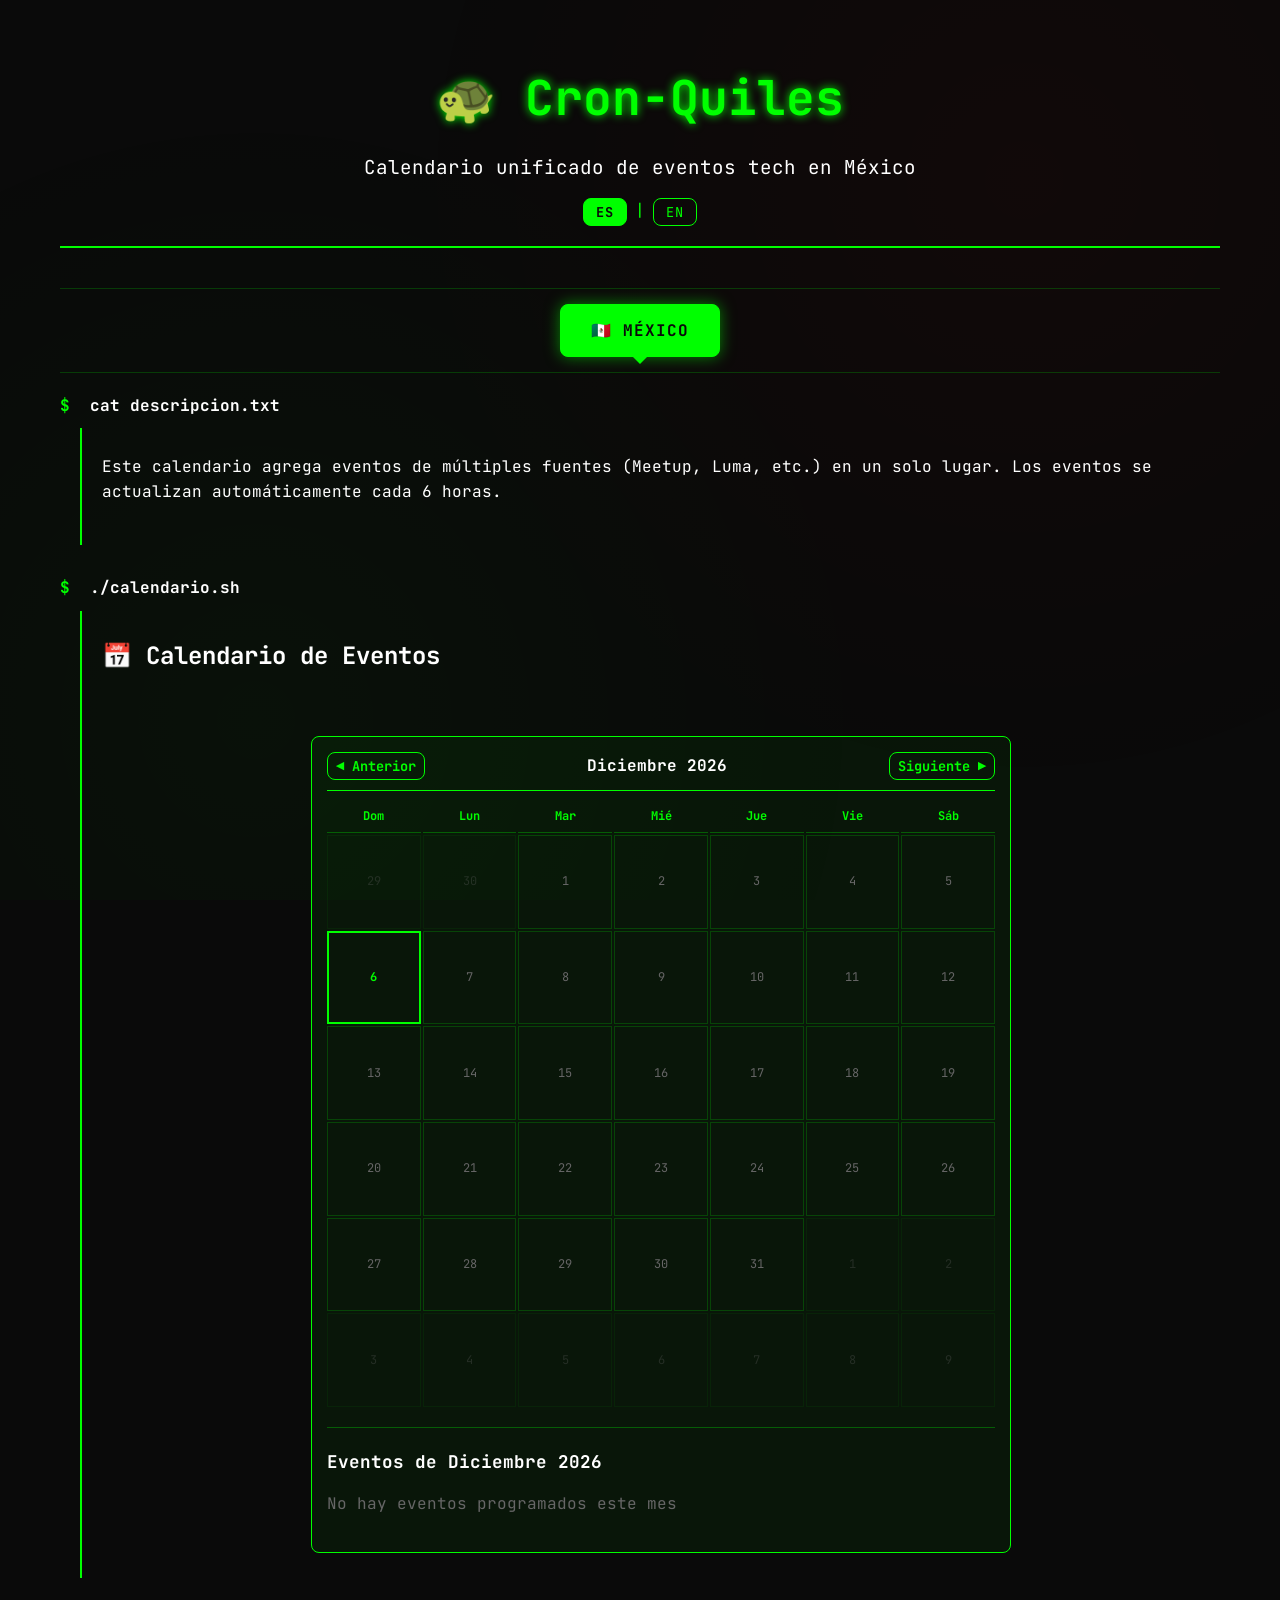
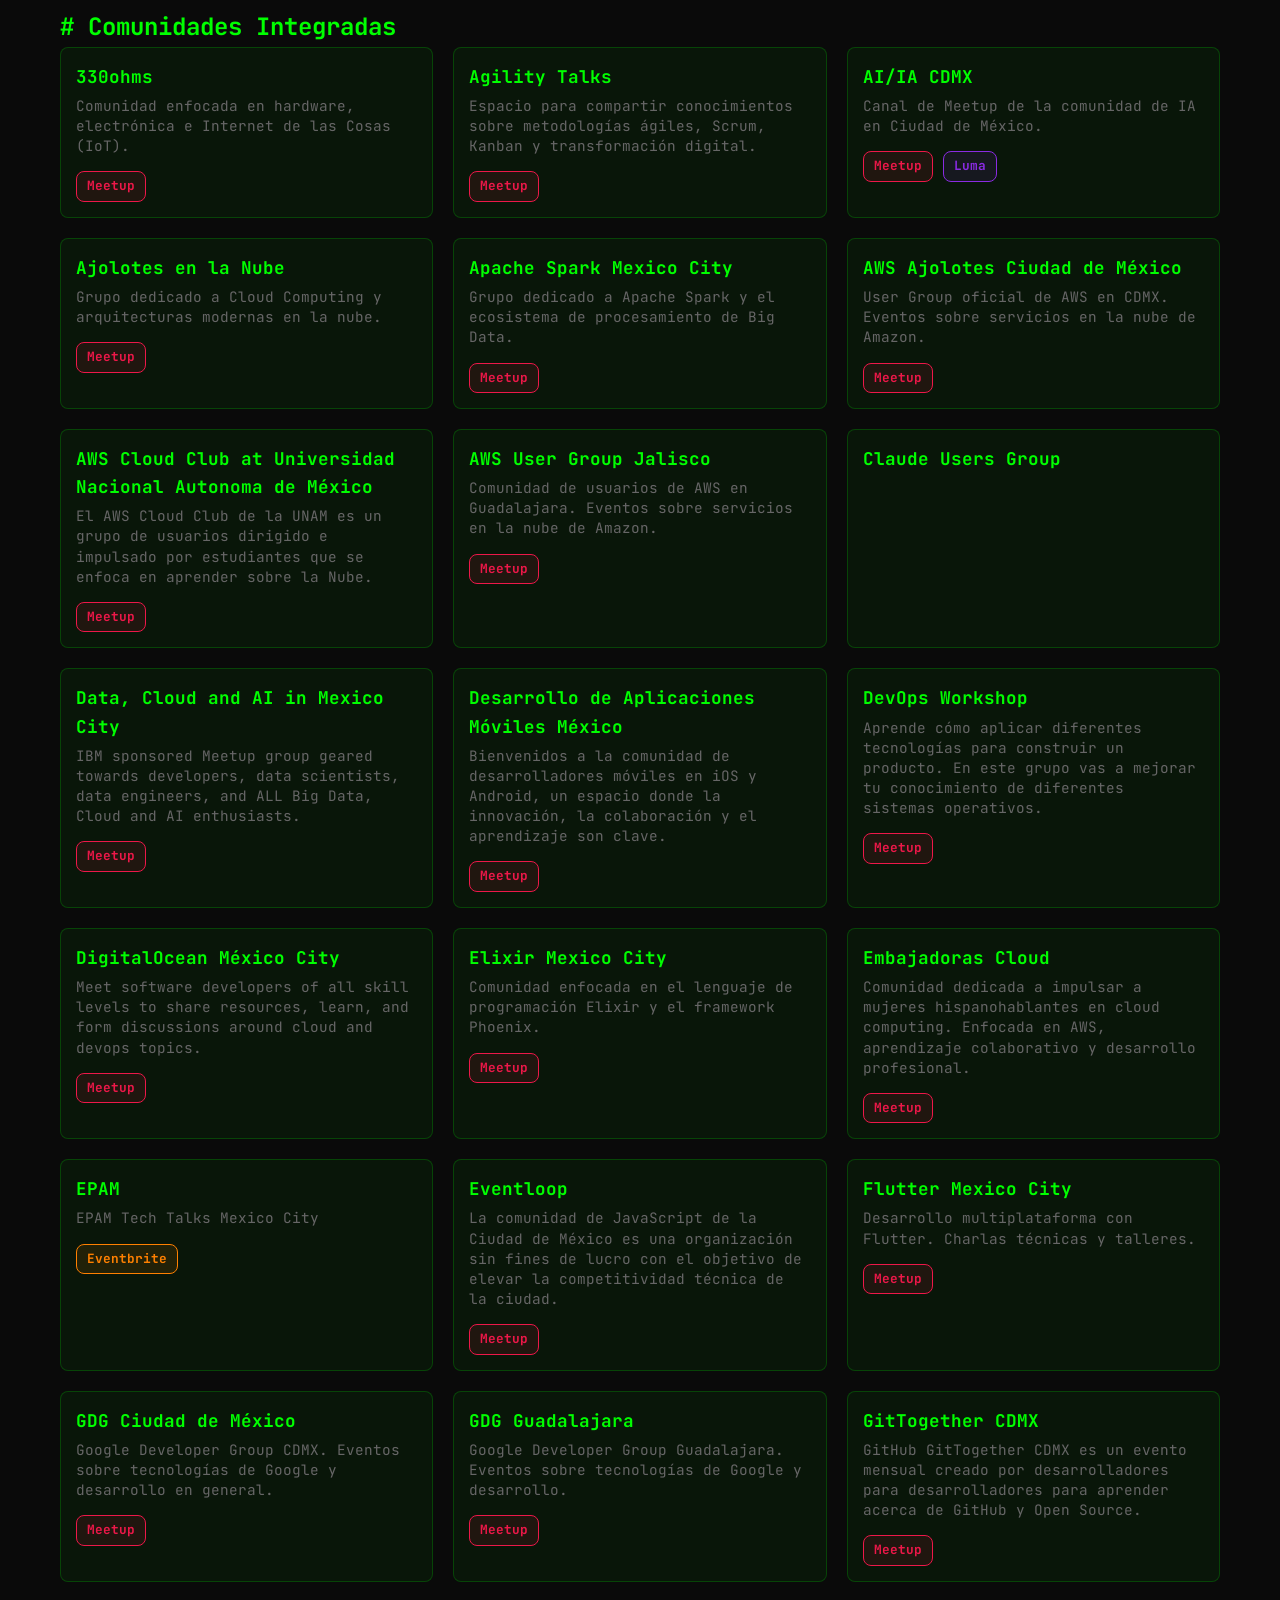
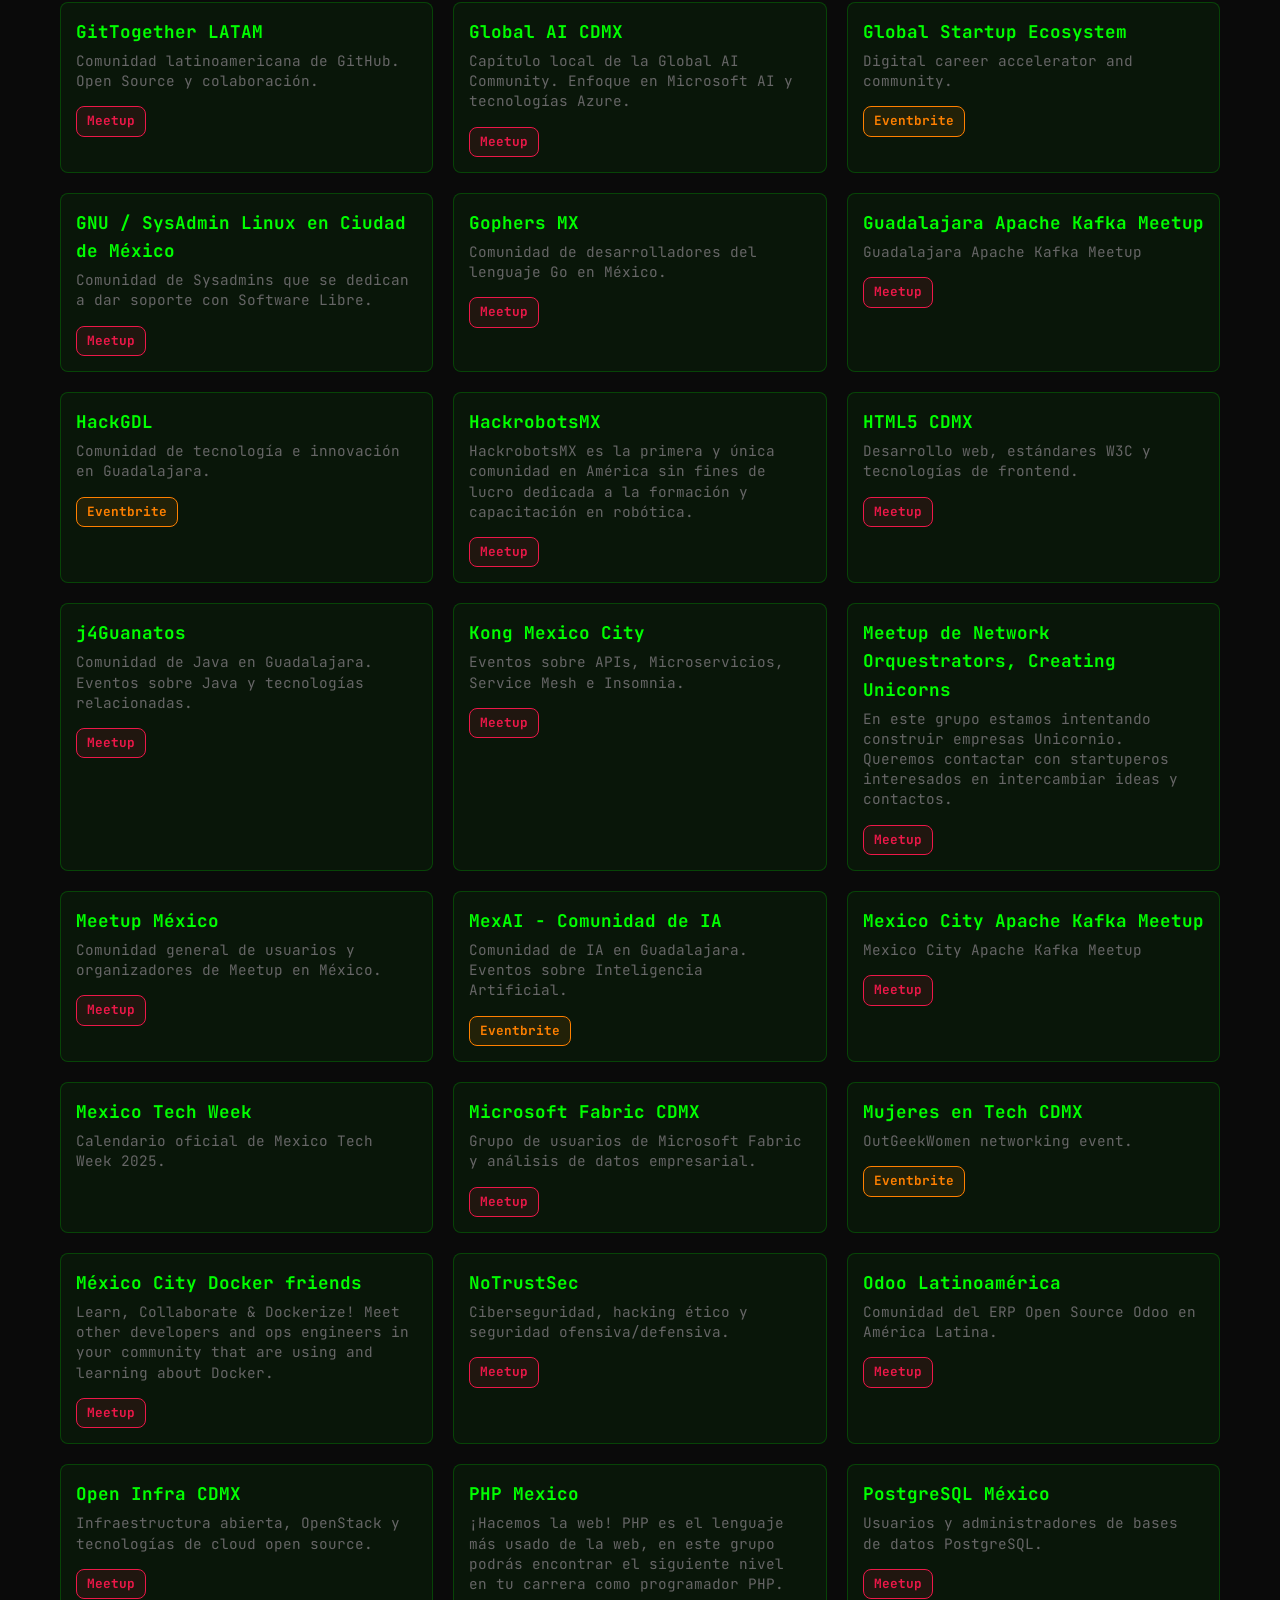
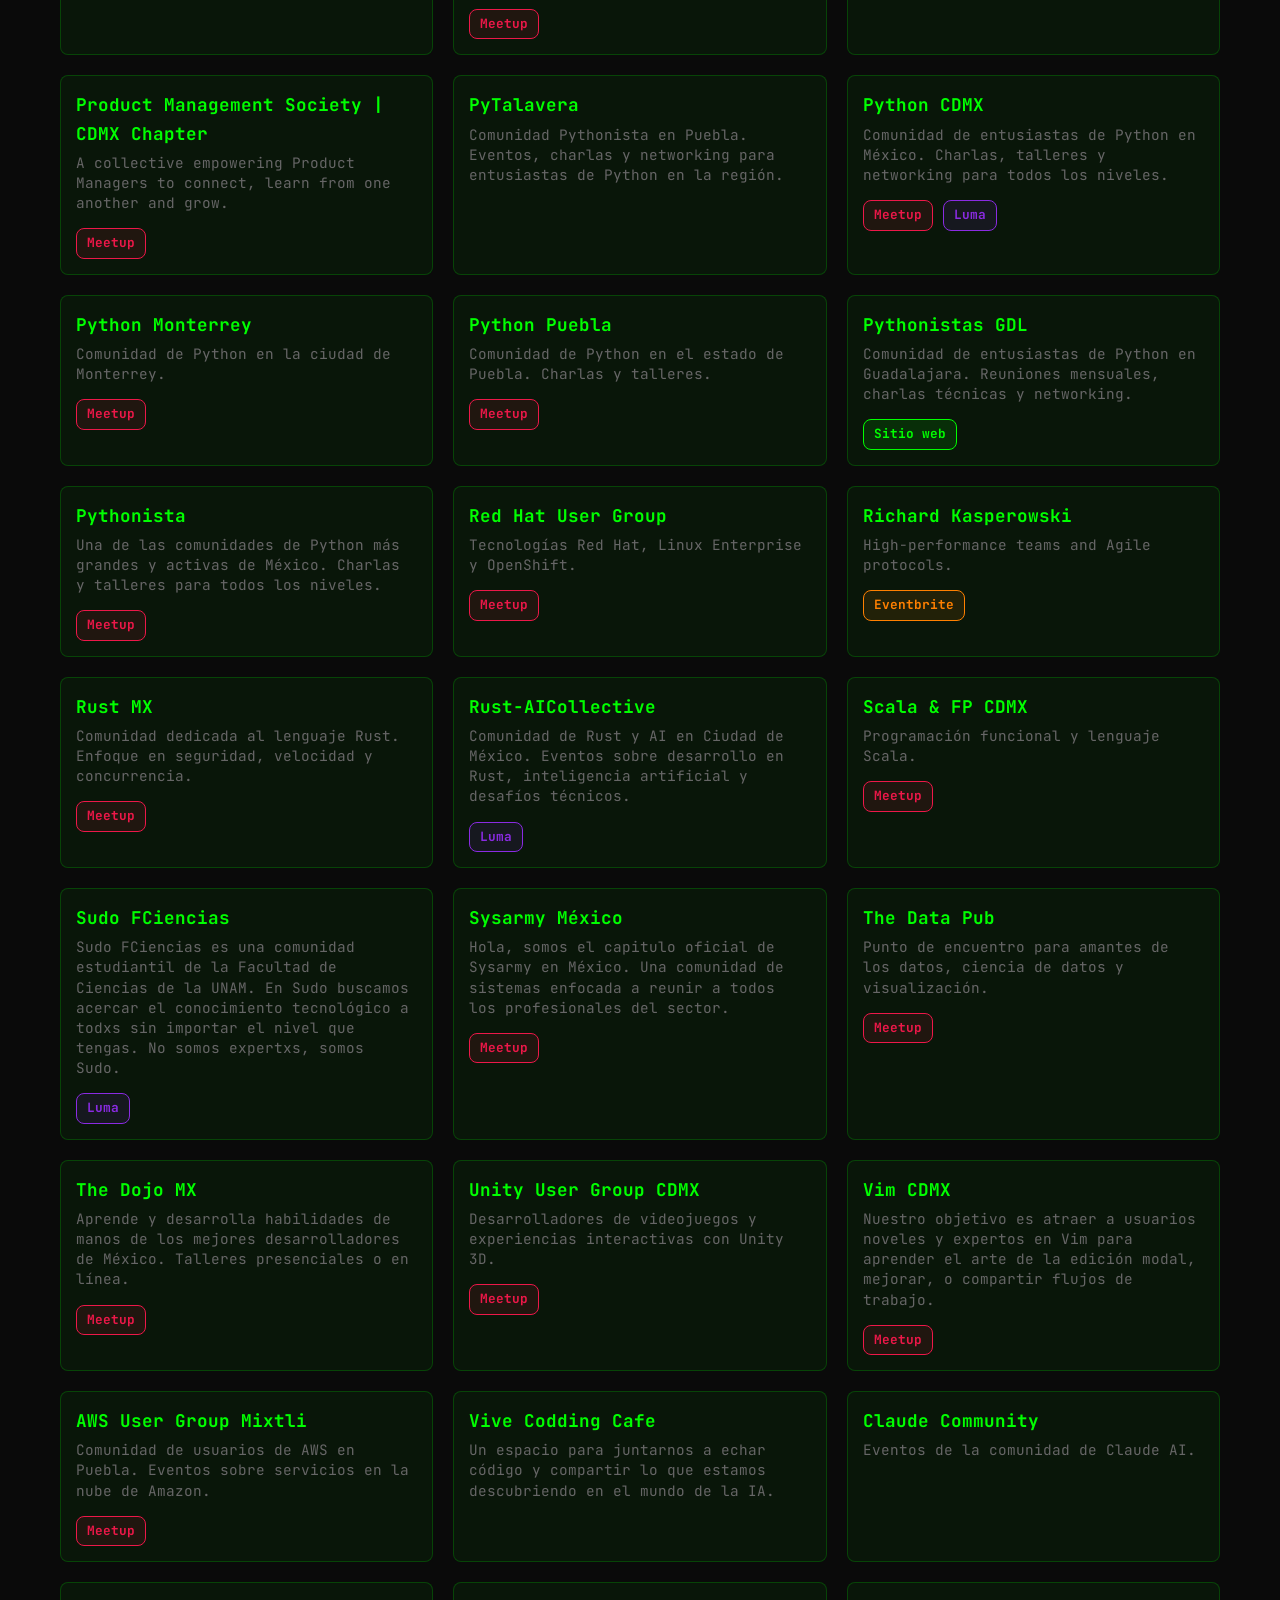
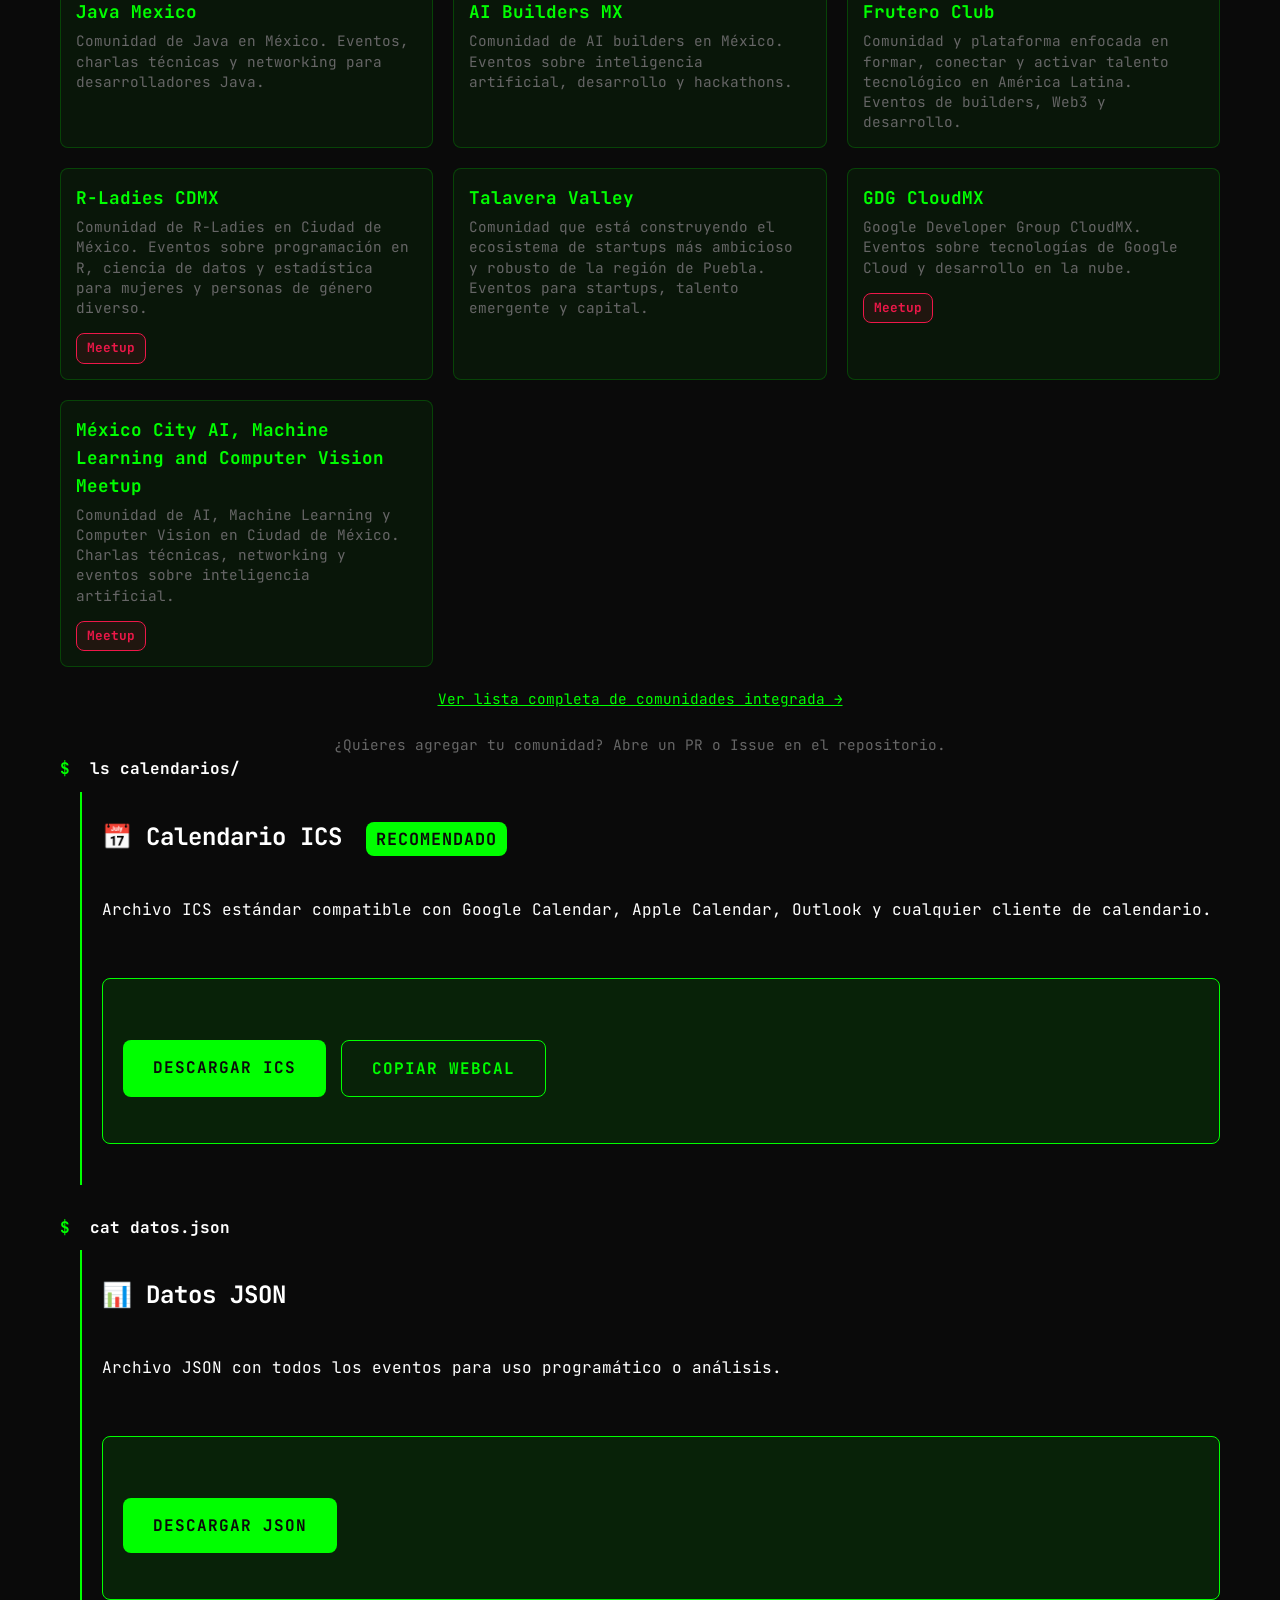
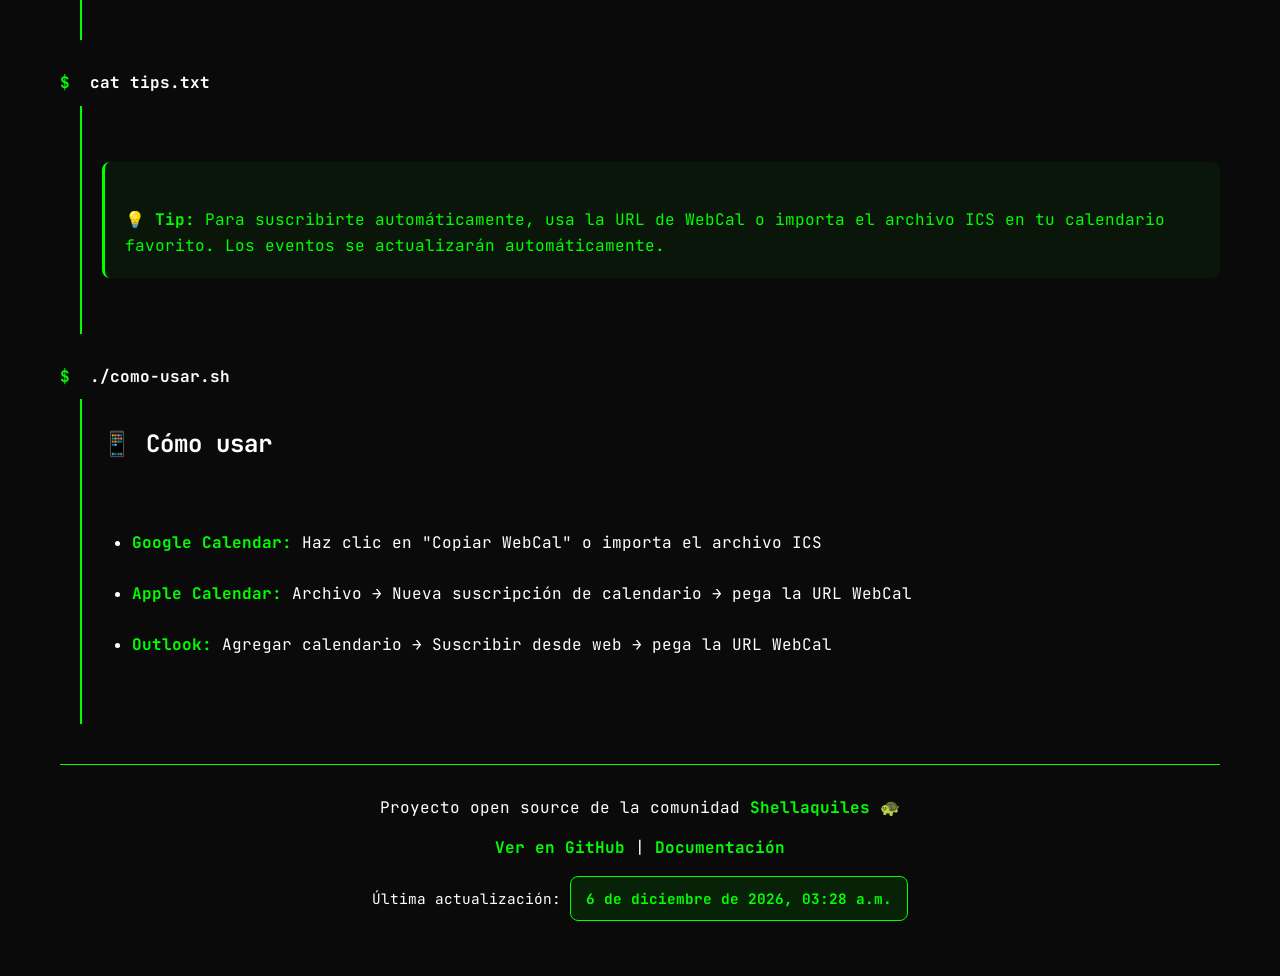
==== index.html @ 0318efdf "🤖 Auto-update: Refresh events calendar & persist data [skip ci]" ====
<!DOCTYPE html>
<html lang="es">
<head>
    <meta charset="UTF-8">
    <meta name="viewport" content="width=device-width, initial-scale=1.0">
    <link rel="icon" href="data:image/svg+xml,<svg xmlns='http://www.w3.org/2000/svg' viewBox='0 0 100 100'><text y='.9em' font-size='90'>🐢</text></svg>">
    <title>🐢 Cron-Quiles - Eventos Tech México</title>
    <link rel="preconnect" href="https://fonts.googleapis.com">
    <link rel="preconnect" href="https://fonts.gstatic.com" crossorigin>
    <link href="https://fonts.googleapis.com/css2?family=JetBrains+Mono:wght@400;500;600;700&display=swap" rel="stylesheet">
    <link rel="stylesheet" href="css/styles.css">
</head>
<body>
    <div class="terminal">
        <!-- Terminal Header -->
        <div class="terminal-header">
            <div class="terminal-title">🐢 Cron-Quiles</div>
            <div class="terminal-subtitle" data-i18n="site.subtitle">Calendario unificado de eventos tech en México</div>
            <div class="lang-switcher">
                <button class="lang-btn active" data-lang="es" aria-label="Español">ES</button>
                <span class="lang-separator">|</span>
                <button class="lang-btn" data-lang="en" aria-label="English">EN</button>
            </div>
        </div>

        <!-- City Tabs -->
        <div class="city-tabs">
            <div class="events-loading">...</div>
        </div>

        <!-- Comando 1: Descripción -->
        <div class="prompt">
            <span class="cursor">$</span>
            <span class="command-text" data-i18n="cmd.description">cat descripcion.txt</span>
        </div>
        <div class="output">
            <p data-i18n="desc.content">
                Este calendario agrega eventos de múltiples fuentes (Meetup, Luma, etc.)
                en un solo lugar. Los eventos se actualizan automáticamente cada 6 horas.
            </p>
        </div>
        <!-- Comando 2: Calendario Visual -->
        <div class="prompt">
            <span class="cursor">$</span>
            <span class="command-text" data-i18n="cmd.calendar">./calendario.sh</span>
        </div>
        <div id="calendar-output" class="output">
            <h2 data-i18n="calendar.title">📅 Calendario de Eventos</h2>
            <div id="calendar-container" class="calendar-container">
                <div class="events-loading" data-i18n="calendar.loading">Cargando calendario...</div>
            </div>
        </div>

        <!-- Communities Section -->
        <section class="communities-section">
            <h2 class="section-title">
                <span class="prompt-char">#</span> <span data-i18n="section.communities">Comunidades Integradas</span>
            </h2>
            <div id="communities-grid" class="communities-grid">
                <!-- Las comunidades se cargan dinámicamente según la ciudad -->
            </div>
            <div style="margin-top: var(--spacing-lg); color: var(--terminal-gray); font-size: 0.9em; text-align: center;">
                <a href="https://github.com/shellaquiles/cron-quiles/blob/main/docs/COMMUNITIES.md" target="_blank" style="color: var(--terminal-green); text-decoration: underline;" data-i18n="communities.viewAll">Ver lista completa de comunidades integrada →</a>
                <br><br>
                <span data-i18n="communities.addYours">¿Quieres agregar tu comunidad? Abre un PR o Issue en el repositorio.</span>
            </div>
        </section>

        <!-- Comando 3: Calendario ICS -->
        <div class="prompt">
            <span class="cursor">$</span>
            <span class="command-text" data-i18n="cmd.files">ls calendarios/</span>
        </div>
        <div class="output">
            <h2>📅 <span data-i18n="section.ics">Calendario ICS</span> <span class="badge" data-i18n="badge.recommended">Recomendado</span></h2>
            <p data-i18n="ics.description">
                Archivo ICS estándar compatible con Google Calendar, Apple Calendar,
                Outlook y cualquier cliente de calendario.
            </p>
            <div class="download-card">
                <div class="btn-group">
                    <a href="data/cronquiles-mexico.ics" class="btn" id="download-ics-btn" download data-i18n="btn.download.ics">Descargar ICS</a>
                    <a href="webcal://shellaquiles.github.io/cron-quiles/data/cronquiles-mexico.ics" class="btn btn-secondary" id="webcal-btn" data-i18n="btn.copy.webcal">Copiar WebCal</a>
                </div>
            </div>
        </div>
        <!-- Comando 4: Datos JSON -->
        <div class="prompt">
            <span class="cursor">$</span>
            <span class="command-text" data-i18n="cmd.json">cat datos.json</span>
        </div>
        <div class="output">
            <h2>📊 <span data-i18n="section.json">Datos JSON</span></h2>
            <p data-i18n="json.description">
                Archivo JSON con todos los eventos para uso programático o análisis.
            </p>
            <div class="download-card">
                <div class="btn-group">
                    <a href="data/cronquiles-mexico.json" class="btn" id="download-json-btn" download data-i18n="btn.download.json">Descargar JSON</a>
                </div>
            </div>
        </div>

        <!-- Comando 5: Tips -->
        <div class="prompt">
            <span class="cursor">$</span>
            <span class="command-text" data-i18n="cmd.tips">cat tips.txt</span>
        </div>
        <div class="output">
            <div class="info-box">
                <strong>💡 <span data-i18n="tip.label">Tip:</span></strong> <span data-i18n="tip.content">Para suscribirte automáticamente, usa la URL de WebCal
                o importa el archivo ICS en tu calendario favorito. Los eventos se actualizarán
                automáticamente.</span>
            </div>
        </div>

        <!-- Comando 6: Cómo usar -->
        <div class="prompt">
            <span class="cursor">$</span>
            <span class="command-text" data-i18n="cmd.howto">./como-usar.sh</span>
        </div>
        <div class="output">
            <h2>📱 <span data-i18n="section.howto">Cómo usar</span></h2>
            <ul>
                <li><strong>Google Calendar:</strong> <span data-i18n="howto.google">Haz clic en "Copiar WebCal" o importa el archivo ICS</span></li>
                <li><strong>Apple Calendar:</strong> <span data-i18n="howto.apple">Archivo → Nueva suscripción de calendario → pega la URL WebCal</span></li>
                <li><strong>Outlook:</strong> <span data-i18n="howto.outlook">Agregar calendario → Suscribir desde web → pega la URL WebCal</span></li>
            </ul>
        </div>

        <!-- Footer -->
        <div class="footer">
            <p>
                <span data-i18n="footer.project">Proyecto open source de la comunidad</span> <strong><a href="https://shellaquiles.org"> Shellaquiles</a></strong> 🐢
            </p>
            <p style="margin-top: var(--spacing-md);">
                <a href="https://github.com/shellaquiles/cron-quiles" data-i18n="footer.github">Ver en GitHub</a> |
                <a href="https://github.com/shellaquiles/cron-quiles/blob/main/README.md" data-i18n="footer.docs">Documentación</a>
            </p>
            <p style="margin-top: var(--spacing-md); font-size: 0.9em;">
                <span data-i18n="footer.lastUpdate">Última actualización:</span> <span class="last-update" id="last-update" data-i18n="footer.loading">Cargando...</span>
            </p>
        </div>
    </div>

    <!-- Módulo Principal: type="module" habilita import/export -->
    <script type="text/javascript" src="https://cdnjs.buymeacoffee.com/1.0.0/button.prod.min.js" data-name="bmc-button" data-slug="pixelead0" data-color="#FFDD00" data-emoji="☕"  data-font="Cookie" data-text="Buy me a coffee" data-outline-color="#000000" data-font-color="#000000" data-coffee-color="#ffffff" ></script>
    <title>🐢 Cron-Quiles - Eventos Tech México</title>
    <script type="module" src="js/app.js"></script>
</body>
</html>
---- css/styles.css ----
/**
 * Main CSS Entry Point
 */
@import 'variables.css';
@import 'layout.css';
@import 'components.css';

/* Calendar styles - kept here or could be moved to calendar.css if further split desired */
/* Calendar Events */
.events-container {
    margin-top: var(--spacing-lg);
}

.event-item {
    background: rgba(0, 255, 0, 0.05);
    border: 1px solid var(--terminal-green);
    border-left: 3px solid var(--terminal-green);
    padding: var(--spacing-md);
    margin-bottom: var(--spacing-md);
    border-radius: var(--radius-md);
    transition: all var(--transition-normal);
    position: relative;
}

.event-date {
    color: var(--terminal-green);
    font-weight: bold;
    font-size: 0.9em;
    margin-bottom: var(--spacing-xs);
}

.event-title {
    color: var(--terminal-white);
    font-weight: bold;
    font-size: 1.1em;
    margin-bottom: var(--spacing-xs);
}

.event-title a {
    color: var(--terminal-white);
    text-decoration: none;
    transition: color var(--transition-normal);
}

.event-title a:hover {
    color: var(--terminal-green);
    text-shadow: 0 0 5px var(--terminal-green);
}

.event-details {
    color: var(--terminal-gray);
    font-size: 0.9em;
    margin-top: var(--spacing-xs);
}

.event-tags {
    margin-top: var(--spacing-sm);
    display: flex;
    flex-wrap: wrap;
    gap: var(--spacing-xs);
}

.event-tag {
    background: rgba(0, 255, 0, 0.2);
    color: var(--terminal-green);
    padding: 2px 8px;
    border-radius: 4px;
    font-size: 0.75em;
    border: 1px solid var(--terminal-green);
}

.events-loading {
    color: var(--terminal-green);
    text-align: center;
    padding: var(--spacing-xl);
}

.events-error {
    color: var(--terminal-red);
    padding: var(--spacing-md);
    border: 1px solid var(--terminal-red);
    border-radius: var(--radius-md);
    background: rgba(255, 0, 0, 0.1);
}

.events-empty {
    color: var(--terminal-gray);
    text-align: center;
    padding: var(--spacing-xl);
    font-style: italic;
}

/* Calendar Grid Styles */
.calendar-container {
    margin-top: var(--spacing-lg);
    background: rgba(0, 255, 0, 0.05);
    border: 1px solid var(--terminal-green);
    border-radius: var(--radius-md);
    padding: var(--spacing-md);
    max-width: 100%;
}

@media (min-width: 769px) {
    .calendar-container {
        max-width: 700px;
        margin-left: auto;
        margin-right: auto;
    }
}

.calendar-header {
    display: flex;
    justify-content: space-between;
    align-items: center;
    margin-bottom: var(--spacing-sm);
    padding-bottom: var(--spacing-sm);
    border-bottom: 1px solid var(--terminal-green);
}

.calendar-nav {
    background: transparent;
    border: 1px solid var(--terminal-green);
    color: var(--terminal-green);
    padding: 4px 8px;
    cursor: pointer;
    font-family: inherit;
    font-weight: bold;
    border-radius: var(--radius-md);
    transition: all var(--transition-normal);
    font-size: 0.85em;
}

.calendar-nav:hover {
    background: var(--terminal-green);
    color: var(--terminal-black);
}

.load-more-btn {
    display: block;
    width: 100%;
    margin-top: var(--spacing-lg);
    padding: 12px;
    background: transparent;
    border: 1px solid var(--terminal-green);
    color: var(--terminal-green);
    font-family: inherit;
    font-weight: bold;
    font-size: 0.95em;
    cursor: pointer;
    border-radius: var(--radius-md);
    transition: all var(--transition-normal);
}

.load-more-btn:hover {
    background: var(--terminal-green);
    color: var(--terminal-black);
}

.calendar-title {
    color: var(--terminal-white);
    font-weight: bold;
    font-size: 1em;
    text-align: center;
}

.calendar-grid {
    display: grid;
    grid-template-columns: repeat(7, 1fr);
    gap: 2px;
}

.calendar-day-header {
    color: var(--terminal-green);
    font-weight: bold;
    text-align: center;
    padding: 6px 2px;
    font-size: 0.75em;
    border-bottom: 1px solid rgba(0, 255, 0, 0.3);
}

.calendar-day {
    aspect-ratio: 1;
    border: 1px solid rgba(0, 255, 0, 0.2);
    padding: 2px;
    text-align: center;
    color: var(--terminal-gray);
    position: relative;
    font-size: 0.75em;
    min-height: 32px;
    display: flex;
    align-items: center;
    justify-content: center;
}

.calendar-day.other-month {
    opacity: 0.3;
}

.calendar-day.today {
    border: 2px solid var(--terminal-green);
    color: var(--terminal-green);
    font-weight: bold;
}

.calendar-day.has-events {
    background: rgba(0, 255, 0, 0.15);
    border-color: var(--terminal-green);
    color: var(--terminal-white);
}

.calendar-day.has-events::after {
    content: '●';
    position: absolute;
    bottom: 1px;
    right: 2px;
    color: var(--terminal-green);
    font-size: 0.6em;
}

/* Calendar Event List */
.calendar-events-list {
    margin-top: var(--spacing-lg);
    padding-top: var(--spacing-lg);
    border-top: 1px solid rgba(0, 255, 0, 0.3);
}

.calendar-events-list h3 {
    color: var(--terminal-white);
    margin-bottom: var(--spacing-md);
    font-size: 1.1em;
}

.calendar-month-events {
    display: grid;
    gap: var(--spacing-xs);
}

.calendar-month-event {
    background: rgba(0, 255, 0, 0.05);
    border: 1px solid rgba(0, 255, 0, 0.3);
    border-left: 3px solid var(--terminal-green);
    padding: var(--spacing-sm) var(--spacing-md);
    margin-bottom: var(--spacing-md);
    border-radius: var(--radius-md);
    transition: all var(--transition-normal);
}

.calendar-month-event:hover {
    background: rgba(0, 255, 0, 0.1);
    border-color: var(--terminal-green);
    transform: translateX(3px);
}

.calendar-month-event-title,
.calendar-month-event-title a {
    color: var(--terminal-white);
    font-weight: bold;
    font-size: 0.95em;
    margin-bottom: 4px;
    text-decoration: none;
    display: block;
}

.event-title-group {
    color: var(--terminal-green);
    font-size: 1em;
}

.event-title-name {
    font-weight: normal;
    font-size: 0.9em;
}

.event-title-location {
    color: var(--terminal-gray);
    font-size: 0.8em;
    font-style: italic;
    font-weight: normal;
}

.calendar-month-event-date {
    color: var(--terminal-gray);
    font-size: 0.75em;
}

.calendar-month-event-location {
    display: block;
    color: var(--terminal-white);
    font-size: 0.85em;
    margin-top: 2px;
}

.calendar-month-event-description {
    color: var(--terminal-gray);
    font-size: 0.85em;
    margin-top: 4px;
    white-space: pre-wrap;
}

.calendar-month-event-description.collapsed {
    max-height: 4.2em;
    overflow: hidden;
    position: relative;
}

.calendar-month-event-description.collapsed::after {
    content: '';
    position: absolute;
    bottom: 0;
    left: 0;
    right: 0;
    height: 1.4em;
    background: linear-gradient(to bottom, transparent, rgba(0, 0, 0, 0.8));
}

.calendar-month-event-toggle {
    color: var(--terminal-green);
    cursor: pointer;
    font-size: 0.85em;
    text-decoration: underline;
    display: inline-block;
    margin-top: 2px;
}

.calendar-month-event-tags {
    margin-top: 5px;
    display: flex;
    flex-wrap: wrap;
    gap: 4px;
}

.calendar-month-event-tag {
    background: rgba(0, 255, 0, 0.2);
    color: var(--terminal-green);
    padding: 1px 6px;
    border-radius: 4px;
    font-size: 0.7em;
    border: 1px solid rgba(0, 255, 0, 0.3);
}

/* Mobile adjustments */
@media (max-width: 768px) {
    .calendar-container {
        padding: var(--spacing-sm);
        overflow-x: auto;
    }

    .calendar-grid {
        min-width: 100%;
        gap: 1px;
    }

    .calendar-day {
        min-height: 28px;
        font-size: 0.7em;
    }
}
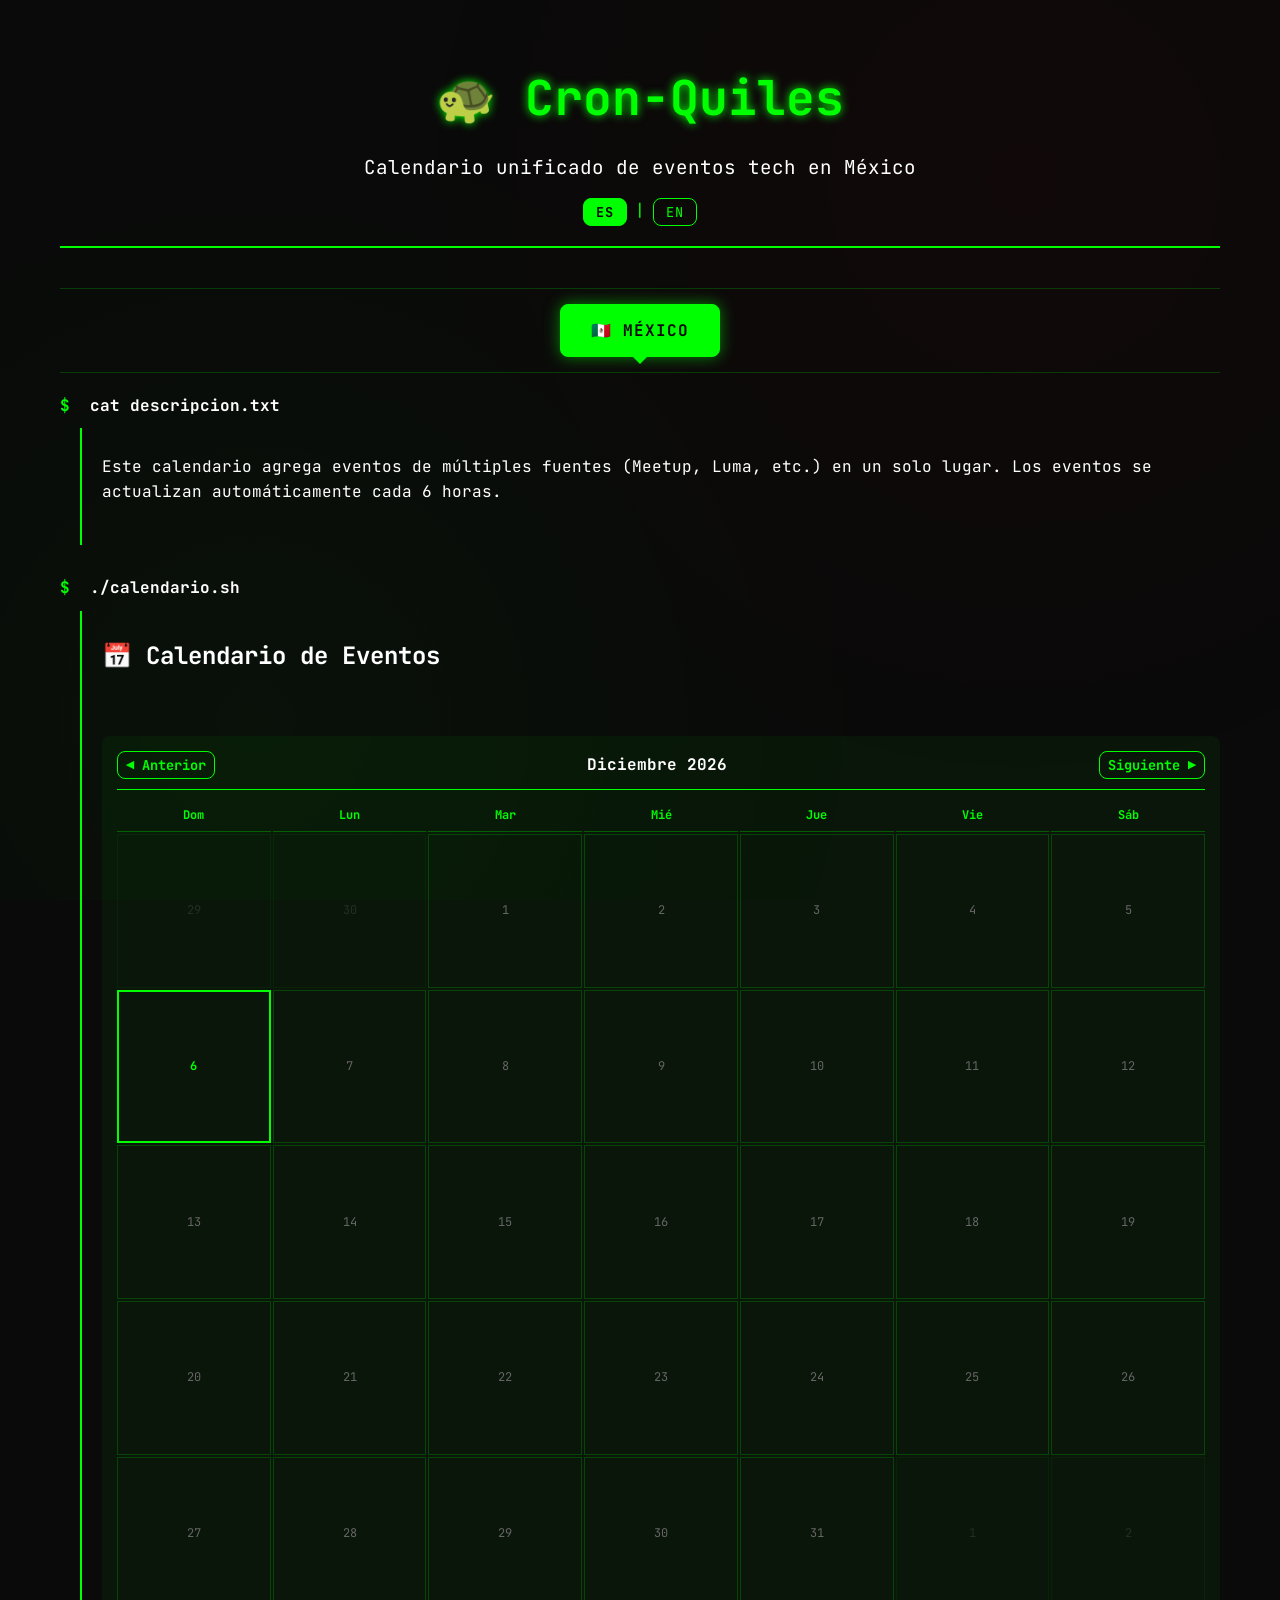
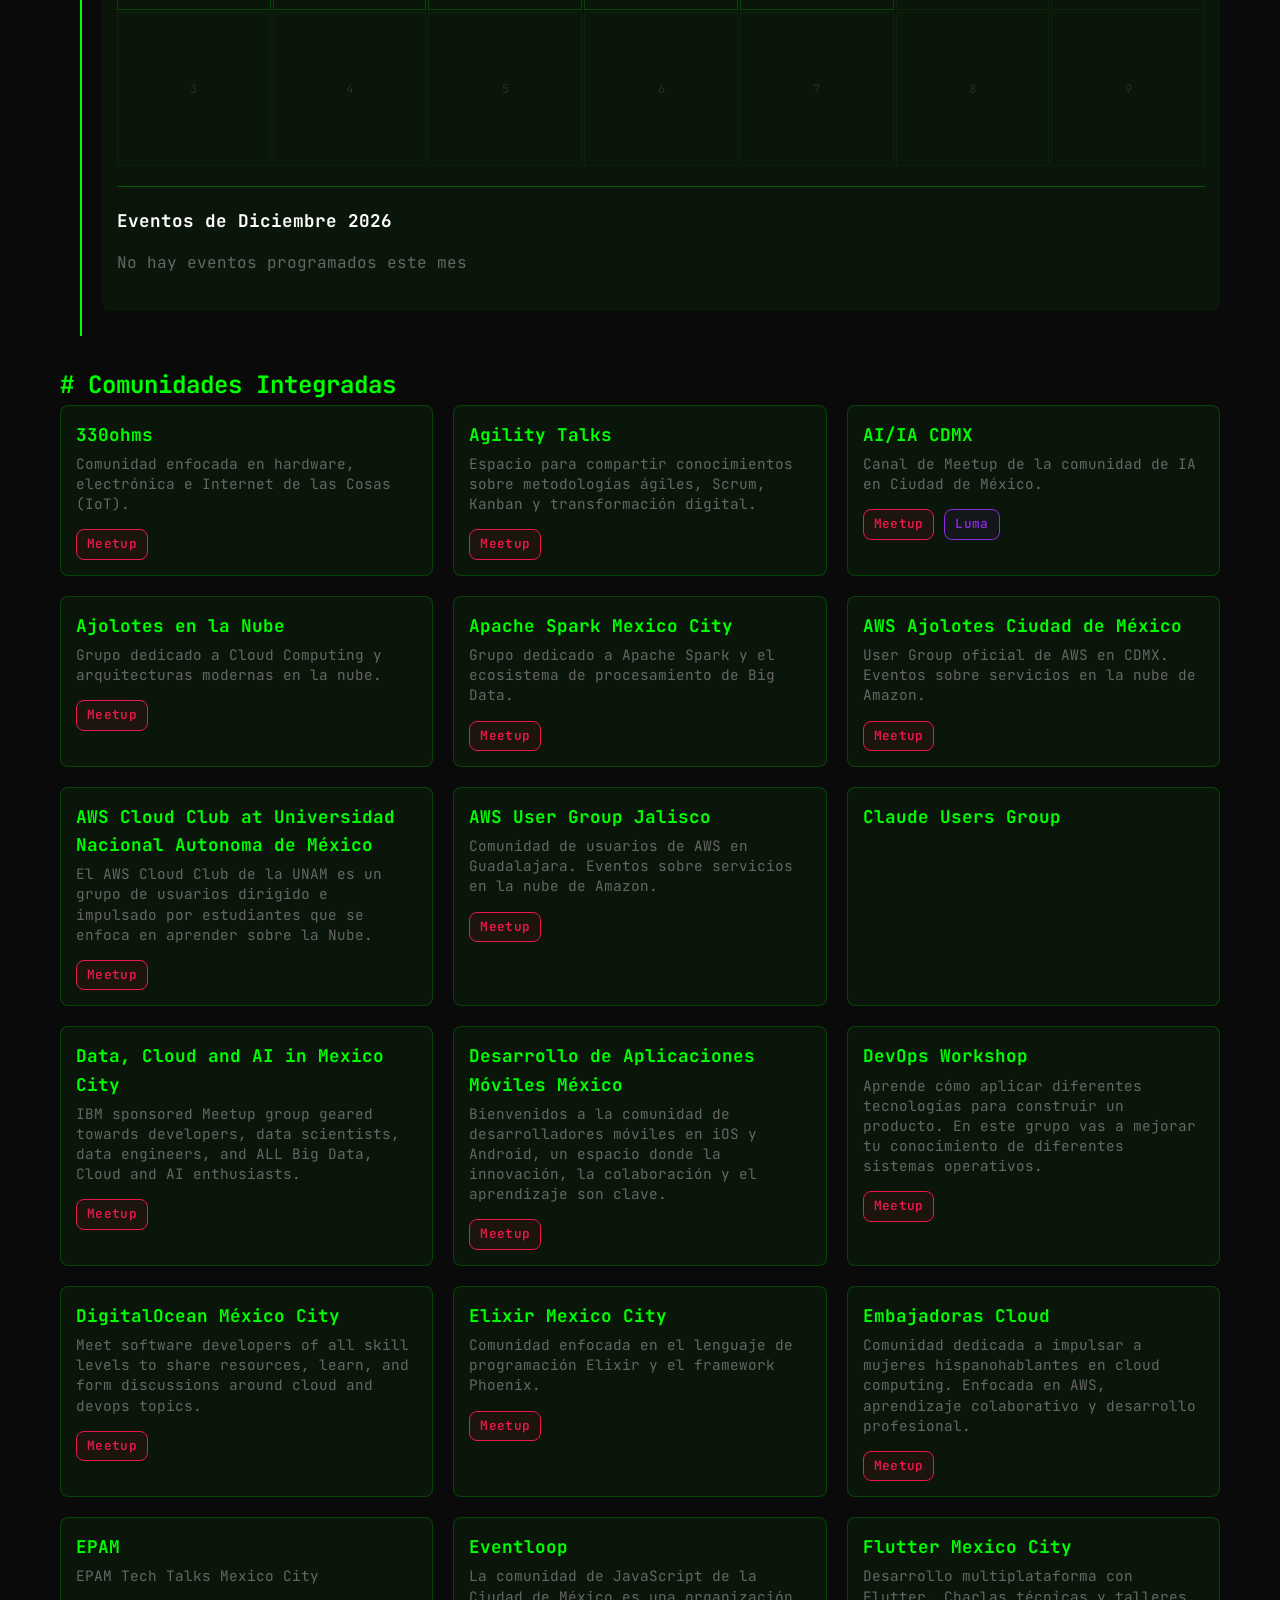
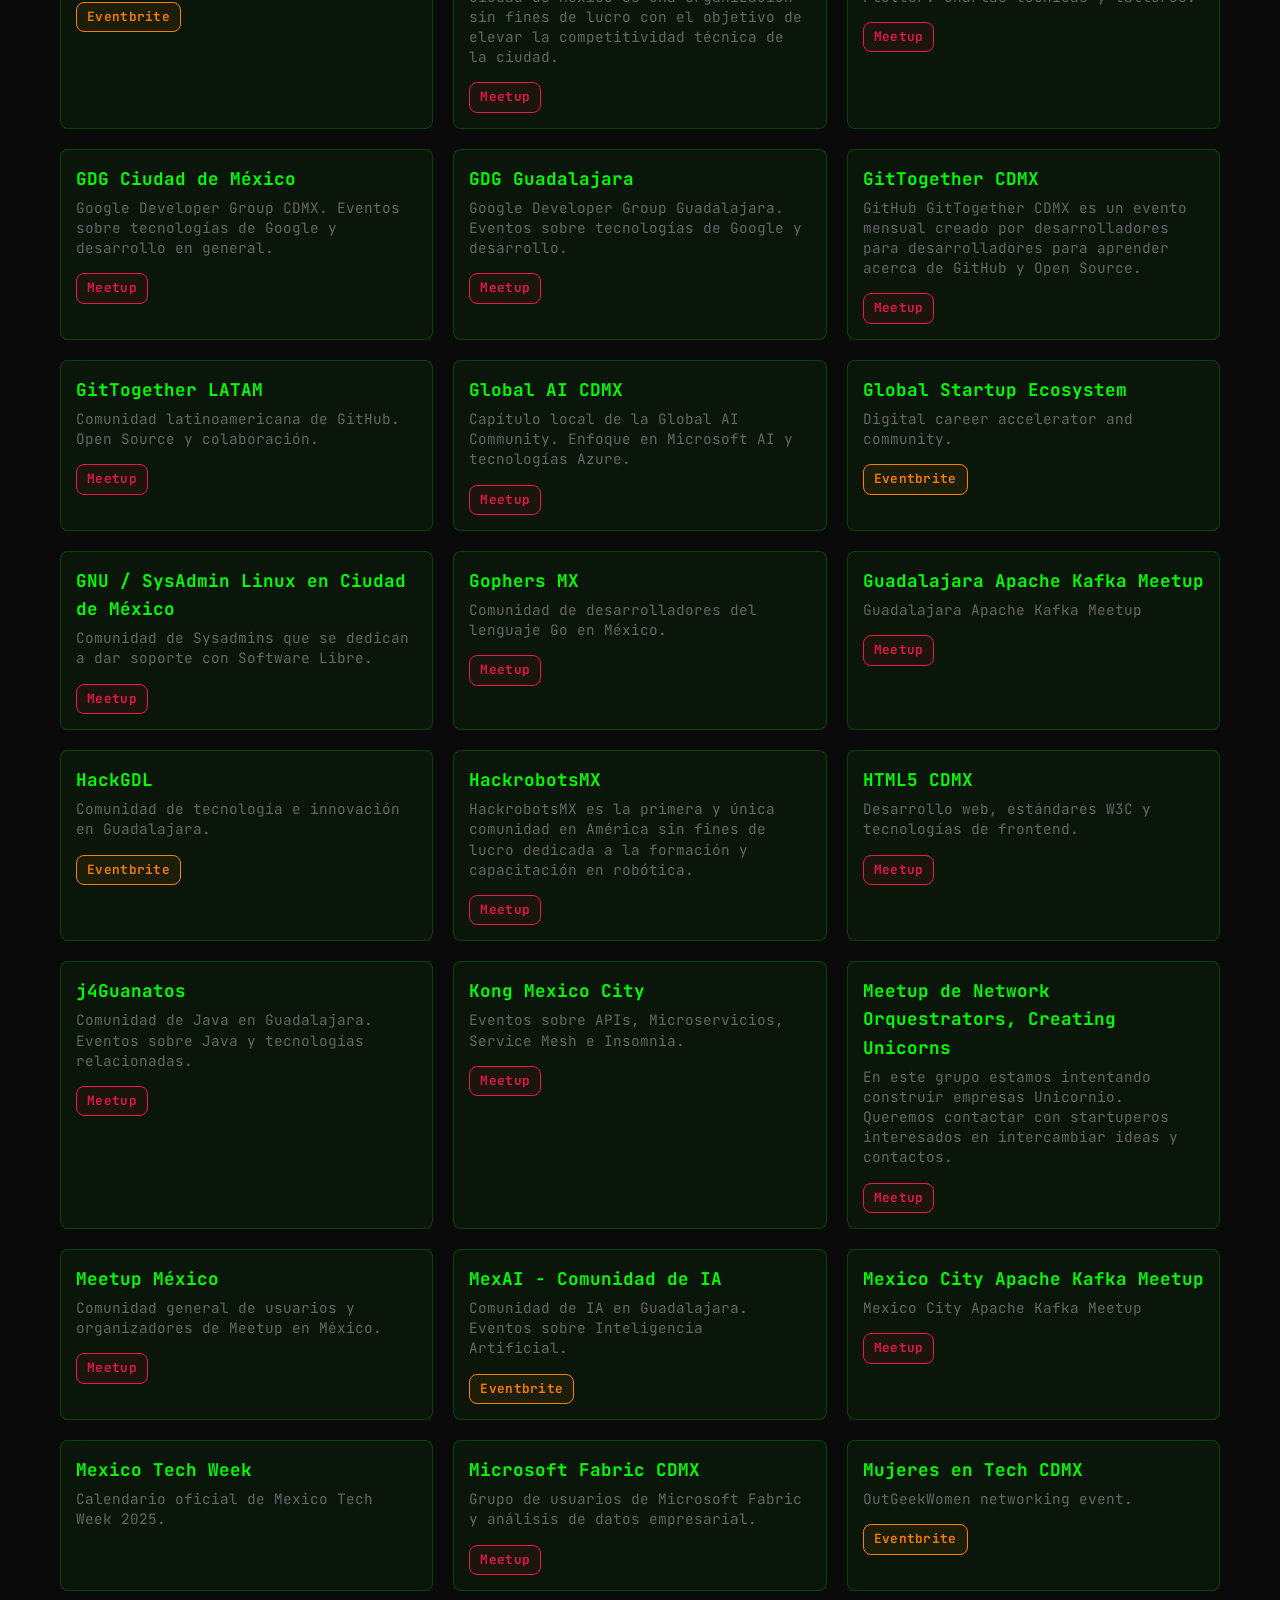
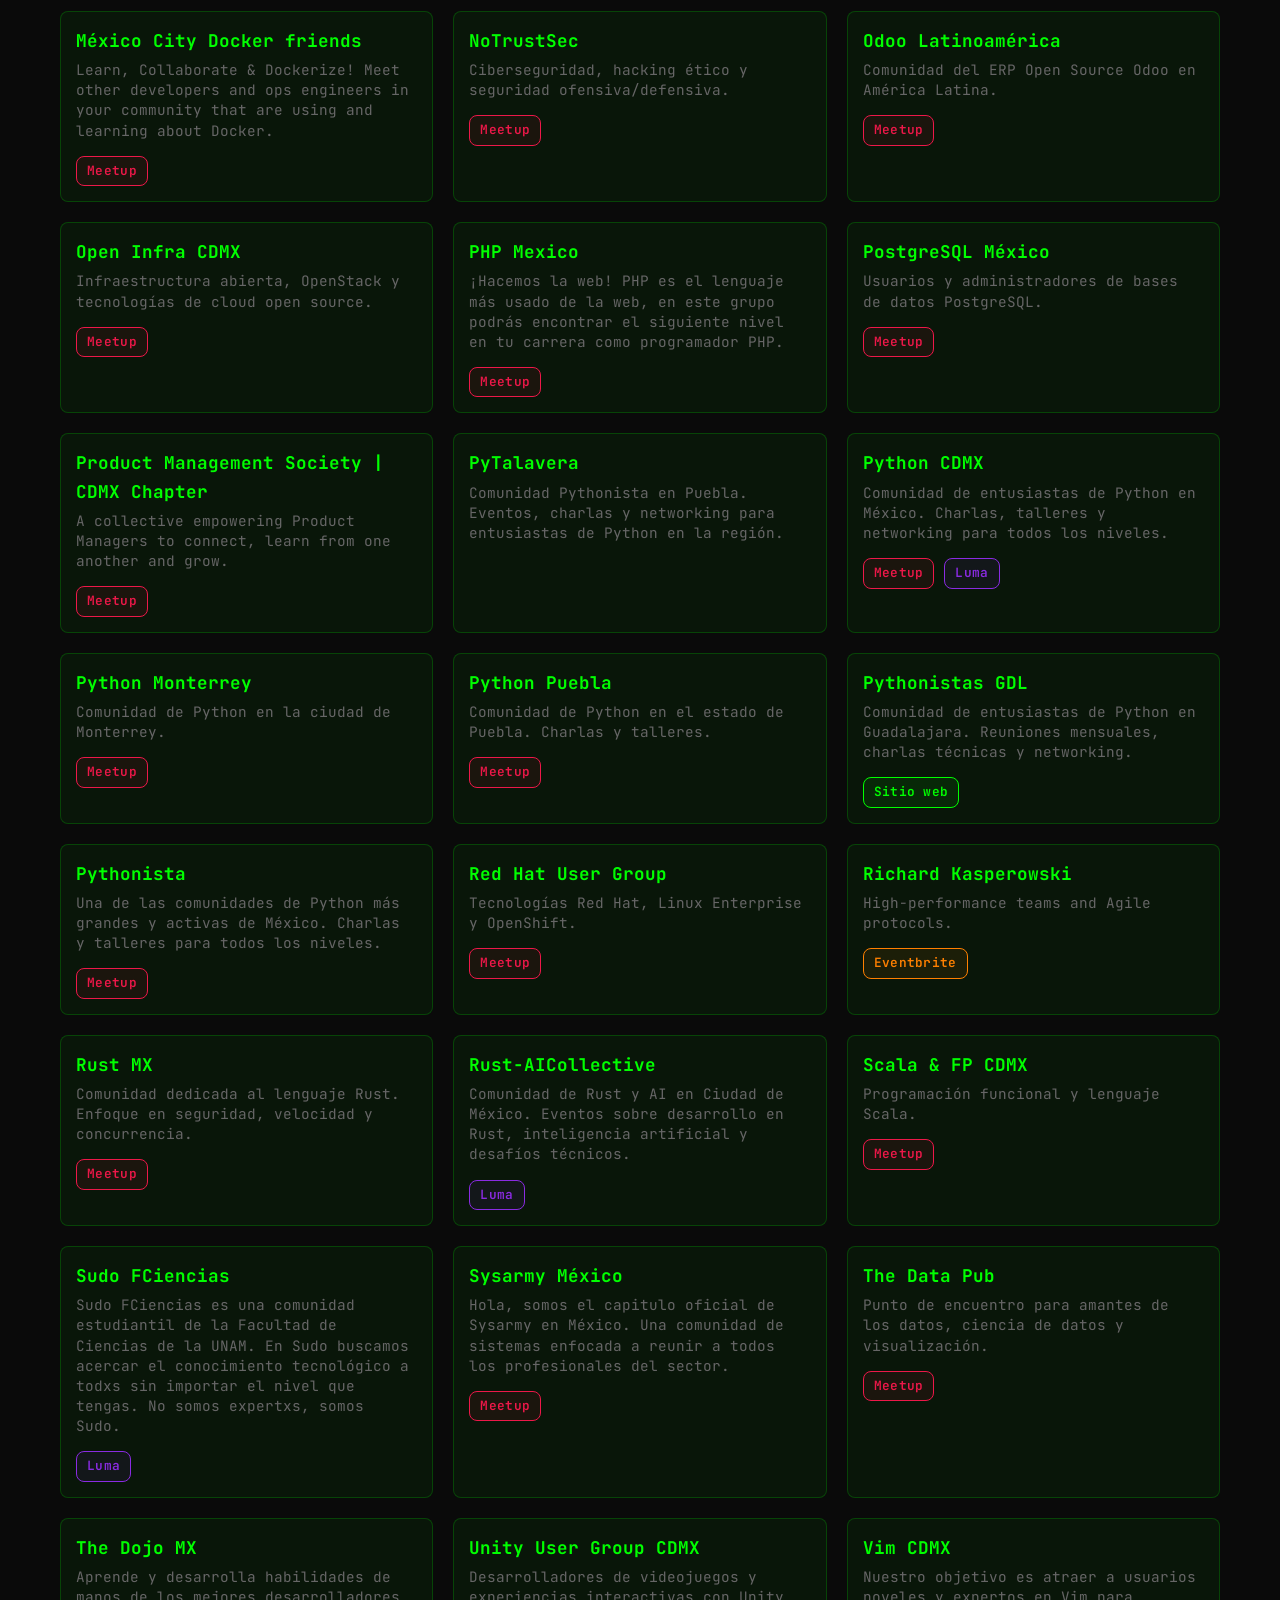
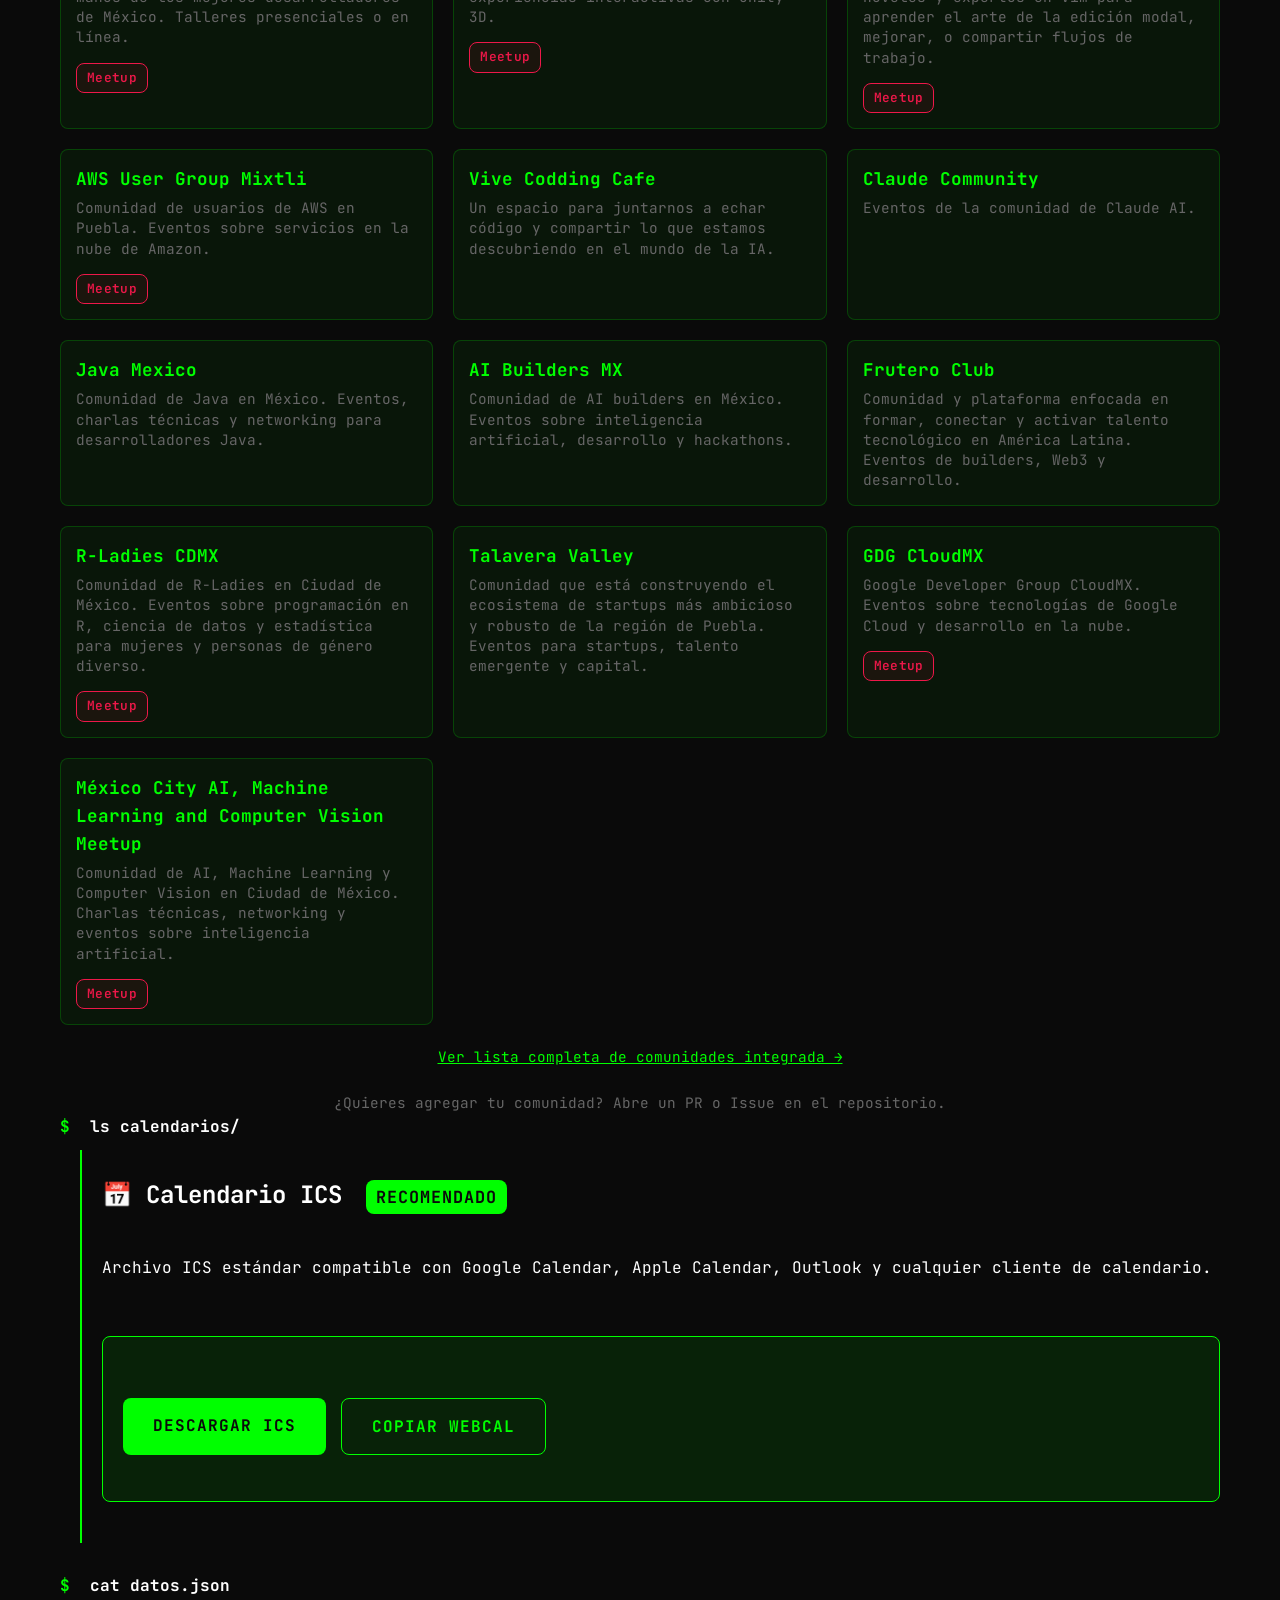
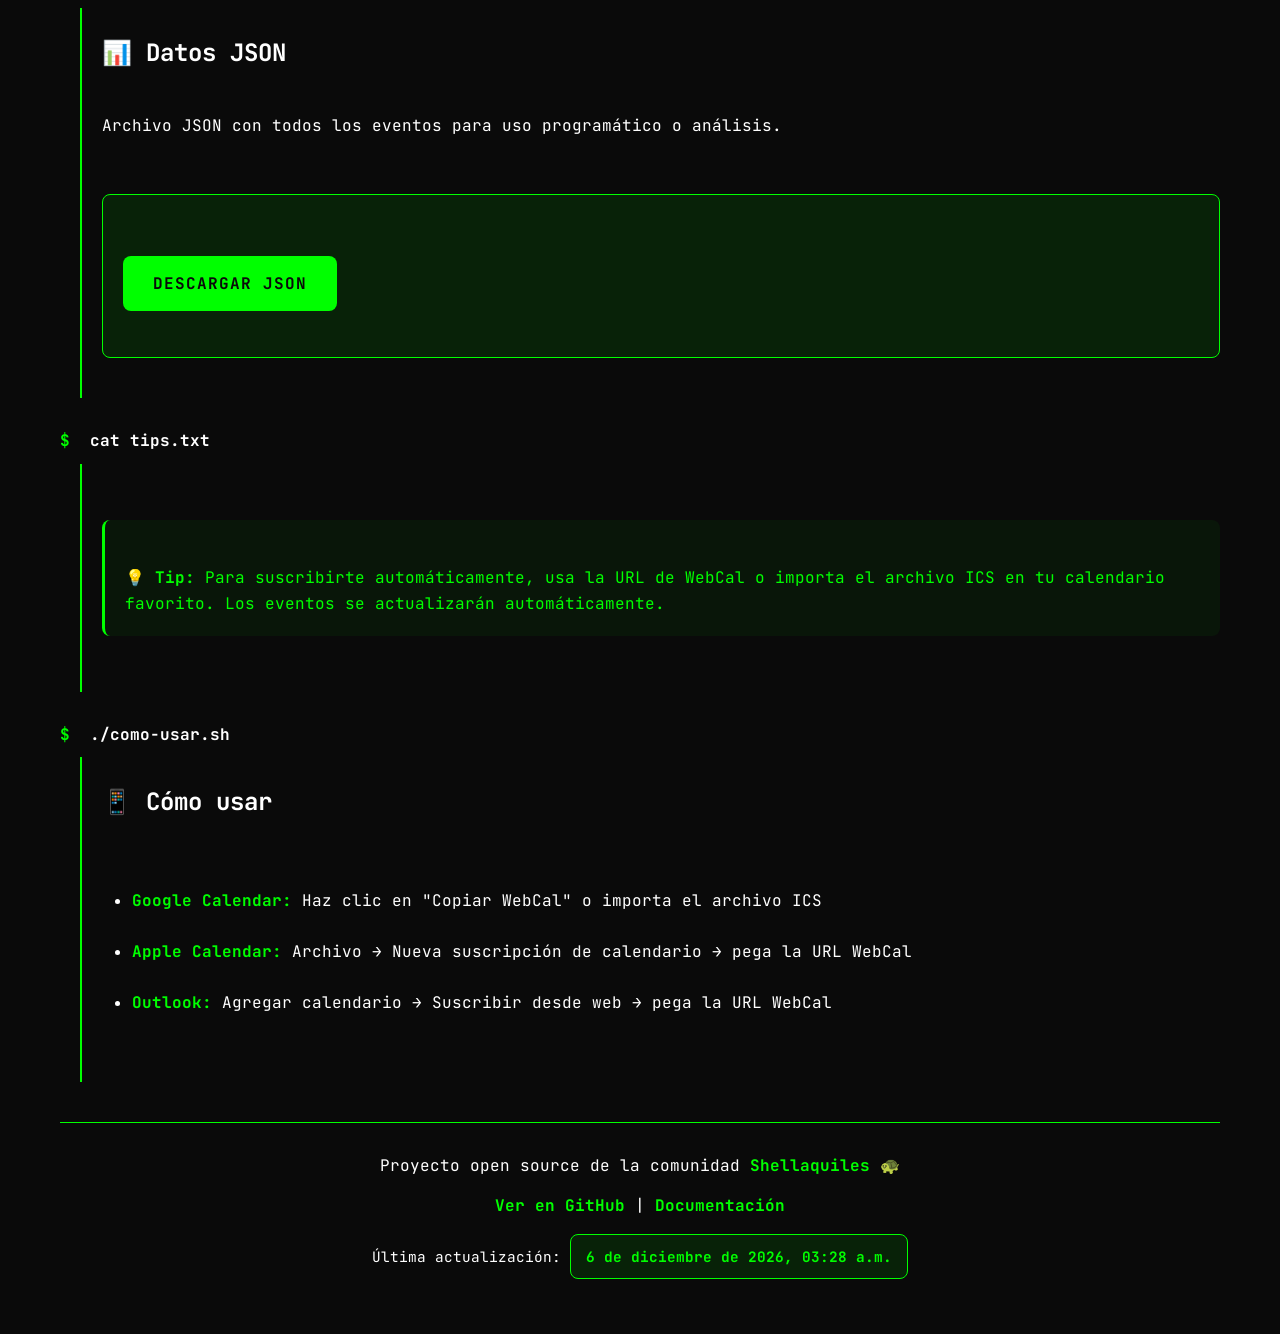
==== commit ca5999e4: "🤖 Auto-update: Refresh events calendar & persist data [skip ci]" ====
--- a/index.html
+++ b/index.html
@@ -4,11 +4,12 @@
     <meta charset="UTF-8">
     <meta name="viewport" content="width=device-width, initial-scale=1.0">
     <link rel="icon" href="data:image/svg+xml,<svg xmlns='http://www.w3.org/2000/svg' viewBox='0 0 100 100'><text y='.9em' font-size='90'>🐢</text></svg>">
-    <title>🐢 Cron-Quiles - Eventos Tech México</title>
+    <title>Cron-Quiles - Eventos Tech México</title>
     <link rel="preconnect" href="https://fonts.googleapis.com">
     <link rel="preconnect" href="https://fonts.gstatic.com" crossorigin>
     <link href="https://fonts.googleapis.com/css2?family=JetBrains+Mono:wght@400;500;600;700&display=swap" rel="stylesheet">
     <link rel="stylesheet" href="css/styles.css">
+    <link rel="stylesheet" href="css/event-v3-color-lanes.css">
 </head>
 <body>
     <div class="terminal">
@@ -145,7 +146,6 @@
 
     <!-- Módulo Principal: type="module" habilita import/export -->
     <script type="text/javascript" src="https://cdnjs.buymeacoffee.com/1.0.0/button.prod.min.js" data-name="bmc-button" data-slug="pixelead0" data-color="#FFDD00" data-emoji="☕"  data-font="Cookie" data-text="Buy me a coffee" data-outline-color="#000000" data-font-color="#000000" data-coffee-color="#ffffff" ></script>
-    <title>🐢 Cron-Quiles - Eventos Tech México</title>
     <script type="module" src="js/app.js"></script>
 </body>
 </html>
--- a/css/styles.css
+++ b/css/styles.css
@@ -94,17 +94,29 @@
 .calendar-container {
     margin-top: var(--spacing-lg);
     background: rgba(0, 255, 0, 0.05);
-    border: 1px solid var(--terminal-green);
     border-radius: var(--radius-md);
     padding: var(--spacing-md);
     max-width: 100%;
 }
 
+/* Responsive Container Widths */
 @media (min-width: 769px) {
     .calendar-container {
-        max-width: 700px;
+        max-width: 900px;
         margin-left: auto;
         margin-right: auto;
+    }
+}
+
+@media (min-width: 1200px) {
+    .calendar-container {
+        max-width: 1200px;
+    }
+}
+
+@media (min-width: 1600px) {
+    .calendar-container {
+        max-width: 1400px;
     }
 }
 
@@ -235,70 +247,113 @@
     gap: var(--spacing-xs);
 }
 
+/* Calendar Event Card - Redesigned */
 .calendar-month-event {
-    background: rgba(0, 255, 0, 0.05);
-    border: 1px solid rgba(0, 255, 0, 0.3);
-    border-left: 3px solid var(--terminal-green);
-    padding: var(--spacing-sm) var(--spacing-md);
+    background: linear-gradient(135deg, rgba(0, 255, 0, 0.04) 0%, rgba(0, 255, 0, 0.06) 100%);
+    border: var(--event-border-width) solid rgba(0, 255, 0, 0.3);
+    border-left: var(--event-border-width-accent) solid var(--event-accent);
+    padding: var(--event-padding-block) var(--event-padding-inline);
     margin-bottom: var(--spacing-md);
     border-radius: var(--radius-md);
     transition: all var(--transition-normal);
+    display: flex;
+    flex-direction: column;
+    gap: var(--event-section-gap);
+    position: relative;
 }
 
 .calendar-month-event:hover {
-    background: rgba(0, 255, 0, 0.1);
+    background: linear-gradient(135deg, rgba(0, 255, 0, 0.08) 0%, rgba(0, 255, 0, 0.12) 100%);
     border-color: var(--terminal-green);
-    transform: translateX(3px);
-}
-
+    transform: translateX(4px);
+    box-shadow: 0 0 25px rgba(0, 255, 0, 0.2), 0 4px 12px rgba(0, 0, 0, 0.3);
+}
+
+/* Title Section - Clear Hierarchy */
 .calendar-month-event-title,
 .calendar-month-event-title a {
-    color: var(--terminal-white);
-    font-weight: bold;
-    font-size: 0.95em;
-    margin-bottom: 4px;
     text-decoration: none;
     display: block;
 }
 
 .event-title-group {
-    color: var(--terminal-green);
+    color: var(--event-accent);
+    font-size: 1rem;
+    font-weight: 700;
+    line-height: var(--event-line-height-tight);
+    letter-spacing: 0.3px;
+    margin-bottom: 5px;
+    text-shadow: 0 0 10px rgba(0, 255, 0, 0.3);
+}
+
+.event-title-name {
+    color: var(--event-text-primary);
+    font-size: 0.95rem;
+    font-weight: 600;
+    line-height: var(--event-line-height-tight);
+    letter-spacing: 0.2px;
+    margin-bottom: 5px;
+}
+
+.event-title-location {
+    color: var(--event-text-tertiary);
+    font-size: var(--event-meta-size);
+    font-style: italic;
+    font-weight: 400;
+    line-height: var(--event-line-height-tight);
+}
+
+/* Date/Time with Icon */
+.calendar-month-event-date {
+    color: var(--event-text-secondary);
+    font-size: var(--event-meta-size);
+    font-weight: 500;
+    display: flex;
+    align-items: center;
+    gap: 6px;
+}
+
+.calendar-month-event-date::before {
+    content: '📅';
     font-size: 1em;
 }
 
-.event-title-name {
-    font-weight: normal;
-    font-size: 0.9em;
-}
-
-.event-title-location {
-    color: var(--terminal-gray);
-    font-size: 0.8em;
-    font-style: italic;
-    font-weight: normal;
-}
-
-.calendar-month-event-date {
-    color: var(--terminal-gray);
-    font-size: 0.75em;
-}
-
+/* Details Container */
+.calendar-month-event-details {
+    display: flex;
+    flex-direction: column;
+    gap: var(--event-item-gap);
+}
+
+/* Location with Icon - More Prominent */
 .calendar-month-event-location {
-    display: block;
-    color: var(--terminal-white);
-    font-size: 0.85em;
-    margin-top: 2px;
-}
-
+    display: flex;
+    align-items: flex-start;
+    gap: 8px;
+    color: var(--event-text-primary);
+    font-size: 0.9rem;
+    font-weight: 500;
+    line-height: var(--event-line-height-relaxed);
+    letter-spacing: 0.2px;
+}
+
+.calendar-month-event-location::before {
+    content: '📍';
+    font-size: 1.1em;
+    flex-shrink: 0;
+}
+
+/* Description with Improved Contrast */
 .calendar-month-event-description {
-    color: var(--terminal-gray);
-    font-size: 0.85em;
-    margin-top: 4px;
+    color: var(--event-text-tertiary);
+    font-size: var(--event-body-size);
+    line-height: var(--event-line-height-normal);
     white-space: pre-wrap;
+    word-wrap: break-word;
 }
 
 .calendar-month-event-description.collapsed {
-    max-height: 4.2em;
+    max-height: 4.5em;
     overflow: hidden;
     position: relative;
 }
@@ -309,49 +364,182 @@
     bottom: 0;
     left: 0;
     right: 0;
-    height: 1.4em;
-    background: linear-gradient(to bottom, transparent, rgba(0, 0, 0, 0.8));
-}
-
+    height: 2em;
+    background: linear-gradient(to bottom,
+        transparent 0%,
+        rgba(10, 10, 10, 0.7) 40%,
+        rgba(10, 10, 10, 0.95) 100%
+    );
+    pointer-events: none;
+}
+
+/* Toggle Button with Animation */
 .calendar-month-event-toggle {
-    color: var(--terminal-green);
+    color: var(--event-accent);
     cursor: pointer;
-    font-size: 0.85em;
-    text-decoration: underline;
-    display: inline-block;
+    font-size: var(--event-meta-size);
+    font-weight: 600;
+    text-decoration: none;
+    display: inline-flex;
+    align-items: center;
+    gap: 4px;
+    margin-top: 4px;
+    transition: all 0.2s ease;
+    letter-spacing: 0.3px;
+}
+
+.calendar-month-event-toggle:hover {
+    text-shadow: 0 0 10px var(--event-accent);
+    transform: translateX(2px);
+    filter: brightness(1.2);
+}
+
+.calendar-month-event-toggle::after {
+    content: '▼';
+    font-size: 0.7em;
+    transition: transform 0.2s ease;
+}
+
+.calendar-month-event-toggle.expanded::after {
+    transform: rotate(180deg);
+}
+
+/* Tags with Enhanced Style */
+.calendar-month-event-tags {
+    display: flex;
+    flex-wrap: wrap;
+    gap: var(--event-tag-gap);
     margin-top: 2px;
 }
 
-.calendar-month-event-tags {
-    margin-top: 5px;
-    display: flex;
-    flex-wrap: wrap;
-    gap: 4px;
-}
-
 .calendar-month-event-tag {
-    background: rgba(0, 255, 0, 0.2);
-    color: var(--terminal-green);
-    padding: 1px 6px;
+    background: rgba(0, 255, 0, 0.1);
+    color: var(--event-text-secondary);
+    padding: 4px 10px;
     border-radius: 4px;
-    font-size: 0.7em;
-    border: 1px solid rgba(0, 255, 0, 0.3);
+    font-size: var(--event-tag-size);
+    font-weight: 500;
+    border: 1px solid rgba(0, 255, 0, 0.25);
+    letter-spacing: 0.2px;
+    transition: all 0.2s ease;
+}
+
+.calendar-month-event-tag:hover {
+    background: rgba(0, 255, 0, 0.18);
+    color: var(--event-accent);
+    border-color: rgba(0, 255, 0, 0.4);
+    transform: scale(1.05);
+    box-shadow: 0 0 10px rgba(0, 255, 0, 0.25);
+}
+
+/* Accessibility - Focus States */
+.calendar-month-event:focus-within {
+    outline: 2px solid var(--event-accent);
+    outline-offset: 2px;
+}
+
+.calendar-month-event-title a:focus,
+.calendar-month-event-toggle:focus {
+    outline: 2px solid var(--event-accent);
+    outline-offset: 2px;
+    border-radius: 2px;
 }
 
 /* Mobile adjustments */
 @media (max-width: 768px) {
     .calendar-container {
-        padding: var(--spacing-sm);
-        overflow-x: auto;
+        padding: 0;
+        margin-top: var(--spacing-md);
+        margin-left: 0;
+        margin-right: 0;
+        border: none;
+        background: transparent;
+        border-radius: 0;
+    }
+
+    .calendar-header {
+        padding: var(--spacing-sm) 6px;
+        margin-bottom: var(--spacing-sm);
+        background: rgba(0, 255, 0, 0.05);
+        border-bottom: 1px solid rgba(0, 255, 0, 0.3);
+    }
+
+    .calendar-events-list {
+        padding-top: var(--spacing-md);
+        padding-left: 0;
+        padding-right: 0;
+        margin-top: 0;
+        border-top: none;
+    }
+
+    .calendar-events-list h3 {
+        padding: 0 6px;
+        margin-bottom: var(--spacing-sm);
+    }
+
+    .calendar-month-events {
+        gap: 0;
     }
 
     .calendar-grid {
         min-width: 100%;
         gap: 1px;
+        padding: var(--spacing-sm);
     }
 
     .calendar-day {
         min-height: 28px;
         font-size: 0.7em;
     }
-}
+
+    /* Mobile Event Card Adjustments - True Edge to Edge */
+    .calendar-month-event {
+        padding: 16px 24px 16px 8px;
+        gap: 12px;
+        margin-bottom: 1px;
+        margin-left: 0;
+        margin-right: 0;
+        border: none;
+        border-bottom: 1px solid rgba(0, 255, 0, 0.15);
+        border-radius: 0;
+        background: rgba(0, 255, 0, 0.04);
+    }
+
+    .calendar-month-event:hover {
+        transform: none;
+        background: rgba(0, 255, 0, 0.08);
+    }
+
+    .calendar-month-event:first-child {
+        border-top: 1px solid rgba(0, 255, 0, 0.15);
+    }
+
+    .event-title-group {
+        font-size: 0.95rem;
+    }
+
+    .event-title-name {
+        font-size: 0.9rem;
+    }
+
+    .event-title-location {
+        font-size: 0.8rem;
+    }
+
+    .calendar-month-event-date {
+        font-size: 0.85rem;
+    }
+
+    .calendar-month-event-location {
+        font-size: 0.875rem;
+    }
+
+    .calendar-month-event-description {
+        font-size: 0.85rem;
+    }
+
+    .calendar-month-event-tag {
+        font-size: 0.7rem;
+        padding: 3px 8px;
+    }
+}
--- a/css/event-v3-color-lanes.css
+++ b/css/event-v3-color-lanes.css
@@ -0,0 +1,217 @@
+/**
+ * V3 — "Color Lanes"
+ * Strategy: Each element gets a distinct color from a triadic palette.
+ * Date pinned top-right. Location badge top-center, clickable to filter.
+ * Compact spacing.
+ */
+
+/* Card — kill flex gap, control spacing manually */
+.calendar-month-event {
+    gap: 0 !important;
+    padding: 22px 14px 10px !important; /* top room for group pill */
+    margin-bottom: 20px !important; /* room for next card's badge */
+}
+
+/* Group — pill badge, pinned top-left of card */
+.event-title-group {
+    position: absolute !important;
+    top: 0 !important;
+    left: 0 !important;
+    color: #0a0a0a !important;
+    background: var(--terminal-green) !important;
+    display: inline-block !important;
+    padding: 2px 10px !important;
+    border-radius: 0 0 6px 0 !important;
+    left: -1px !important; /* cover card border */
+    top: -1px !important;
+    font-size: 0.68em !important;
+    font-weight: 700 !important;
+    text-transform: uppercase !important;
+    letter-spacing: 1.4px !important;
+    text-shadow: none !important;
+    opacity: 1 !important;
+    margin: 0 !important;
+    line-height: 1.2 !important;
+    z-index: 1 !important;
+}
+
+/* Event name — full-width bar */
+.event-title-name {
+    color: #fff !important;
+    background: rgba(0, 255, 0, 0.15) !important;
+    border-left: 3px solid var(--terminal-green) !important;
+    display: block !important;
+    padding: 4px 10px !important;
+    margin: 0 -14px !important; /* bleed to card edges */
+    font-size: 0.95em !important;
+    font-weight: 700 !important;
+    line-height: 1.3 !important;
+    letter-spacing: 0.3px !important;
+}
+
+/* Old title-location div — hidden, replaced by location badge */
+.event-title-location {
+    display: none !important;
+}
+
+/* Location badge — top center of card */
+.event-location-badge {
+    position: absolute !important;
+    top: 0 !important;
+    left: 50% !important;
+    transform: translateX(-50%) !important;
+    color: #6aadad !important;
+    background: rgba(106, 173, 173, 0.1) !important;
+    border: 1px solid rgba(106, 173, 173, 0.25) !important;
+    border-top: none !important;
+    border-radius: 0 0 6px 6px !important;
+    font-size: 0.65em !important;
+    font-weight: 600 !important;
+    text-transform: uppercase !important;
+    letter-spacing: 1.2px !important;
+    padding: 2px 14px 3px !important;
+    line-height: 1.2 !important;
+    white-space: nowrap !important;
+    z-index: 1 !important;
+}
+
+/* Clickable badge — cursor + hover */
+.event-location-badge--clickable {
+    cursor: pointer !important;
+}
+
+.event-location-badge--clickable:hover {
+    color: #fff !important;
+    background: rgba(106, 173, 173, 0.25) !important;
+    border-color: rgba(106, 173, 173, 0.5) !important;
+}
+
+/* Title block — no extra margin, make room for date top-right */
+.calendar-month-event-title,
+.calendar-month-event-title a {
+    margin: 0 !important;
+    padding-right: 140px !important;
+    outline: none !important;
+    box-shadow: none !important;
+}
+
+/* Kill focus/active outlines on card and links */
+.calendar-month-event:focus,
+.calendar-month-event:active,
+.calendar-month-event-title a:focus,
+.calendar-month-event-title a:active {
+    outline: none !important;
+    box-shadow: none !important;
+}
+
+/* Date — absolute top-right, out of flow so no phantom gap */
+.calendar-month-event-date {
+    position: absolute !important;
+    top: 10px !important;
+    right: 14px !important;
+    margin: 0 !important;
+    padding: 0 !important;
+    color: #c8a84e !important;
+    font-size: 0.72em !important;
+    font-weight: 500 !important;
+    letter-spacing: 0.3px !important;
+    text-align: right !important;
+    line-height: 1.4 !important;
+}
+
+/* Details — even gap between address/description/sources */
+.calendar-month-event-details {
+    gap: 6px !important;
+    margin-top: 6px !important;
+}
+
+/* Footer — sources + tags side by side on desktop */
+.event-card-footer {
+    display: flex !important;
+    align-items: flex-start !important;
+    gap: 8px !important;
+    margin-top: 8px !important;
+}
+
+.event-card-footer .event-sources {
+    flex: 1 !important;
+    margin-top: 0 !important;
+    padding-top: 0 !important;
+    border-top: none !important;
+}
+
+.event-card-footer .calendar-month-event-tags {
+    margin-top: 0 !important;
+    justify-content: flex-end !important;
+    flex-shrink: 0 !important;
+}
+
+/* Address — cyan lane, lighter than the badge */
+.calendar-month-event-location {
+    color: #5a9e9e !important;
+    font-size: 0.78em !important;
+    font-weight: 400 !important;
+    opacity: 0.85 !important;
+}
+
+/* ===== Mobile ===== */
+@media (max-width: 768px) {
+    /* Card — stack everything, no absolute positioning */
+    .calendar-month-event {
+        padding: 24px 12px 10px !important; /* top padding for badge */
+    }
+
+    /* Badge — static, centered above content instead of absolute */
+    .event-location-badge {
+        position: absolute !important;
+        top: 0 !important;
+        left: 50% !important;
+        transform: translateX(-50%) !important;
+        font-size: 0.58em !important;
+        padding: 1px 10px 2px !important;
+    }
+
+    /* Date — back in flow, not absolute */
+    .calendar-month-event-date {
+        position: static !important;
+        text-align: left !important;
+        margin-top: 4px !important;
+        font-size: 0.68em !important;
+    }
+
+    /* Title — no right padding needed since date is below */
+    .calendar-month-event-title,
+    .calendar-month-event-title a {
+        padding-right: 0 !important;
+    }
+
+    /* Group — centered pill on mobile, above the location badge */
+    .event-title-group {
+        position: static !important;
+        display: block !important;
+        text-align: center !important;
+        border-radius: 4px !important;
+        font-size: 0.78em !important;
+        letter-spacing: 1px !important;
+        margin: 0 0 6px 0 !important;
+        padding: 4px 10px !important;
+    }
+
+    /* Name — slightly smaller */
+    .event-title-name {
+        font-size: 0.95em !important;
+    }
+
+    /* Footer — stack on mobile */
+    .event-card-footer {
+        flex-direction: column !important;
+    }
+
+    .event-card-footer .event-sources {
+        width: 100% !important;
+    }
+
+    .event-card-footer .calendar-month-event-tags {
+        width: 100% !important;
+    }
+}
